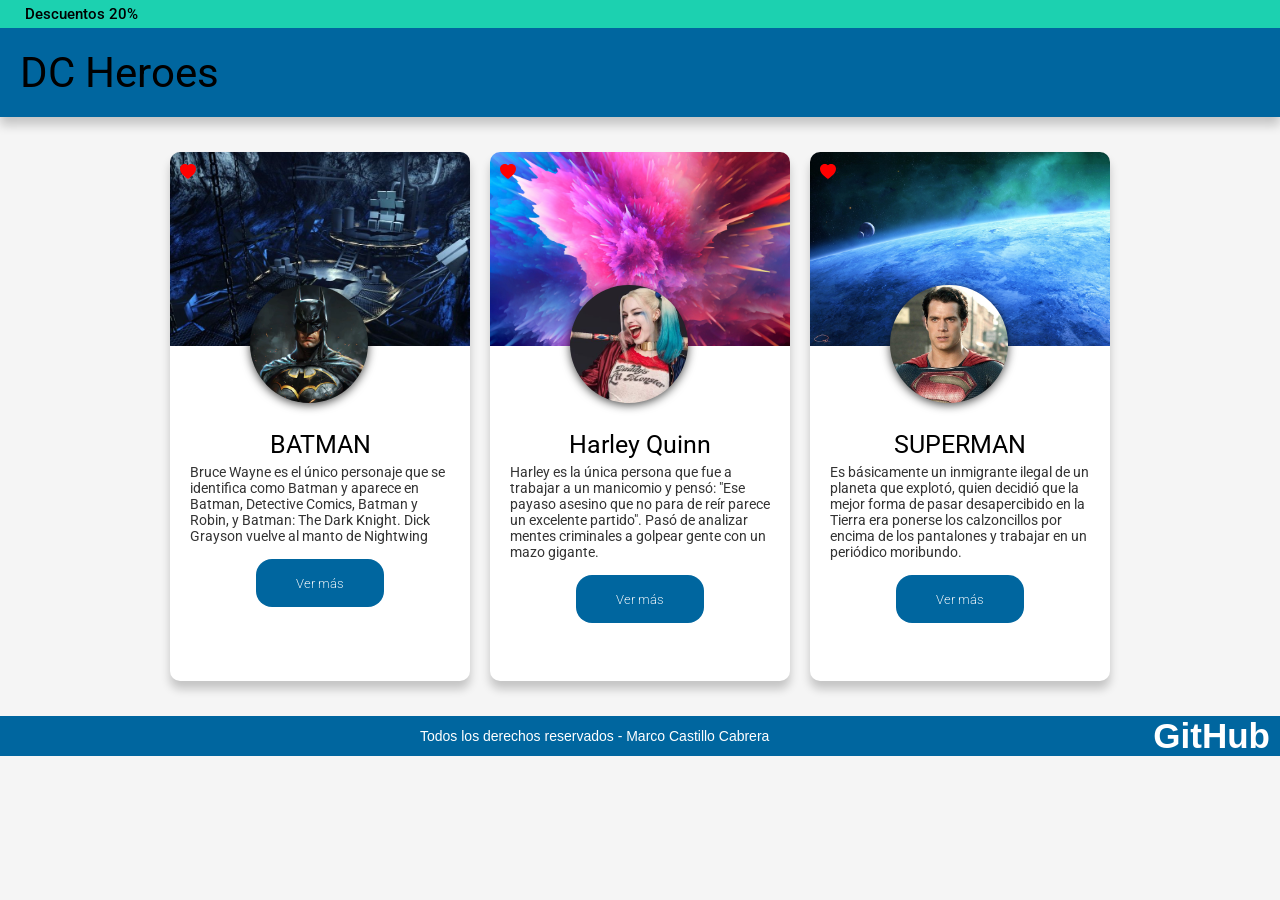
==== index.html @ cf978a00 "agregar index.html" ====
<!DOCTYPE html>
<html lang="es">
  <head>
    <meta charset="UTF-8" />
    <meta name="viewport" content="width=device-width, initial-scale=1.0" />
    <title>Super Heroes Front Page - Programacion II</title>
    <!-- referenciar fuente google font -->
    <link rel="preconnect" href="https://fonts.googleapis.com" />
    <link rel="preconnect" href="https://fonts.gstatic.com" crossorigin />
    <link
      href="https://fonts.googleapis.com/css2?family=Roboto:ital,wght@0,100..900;1,100..900&display=swap"
      rel="stylesheet"
    />
    <link rel="stylesheet" href="css/style.css" />
  </head>
  <body>
    <header>
      <div class="top-bar">Descuentos 20%</div>
      <h2> DC Heroes</h2> 
      
    </header>
    <main>
      <!-- Card 1 -->    
      <article class="card">
        <div class="box2">
          <img src="./img/baticueva.jpg" alt="Batcave" />
        </div>
        <div class="heart">
          <svg
            xmlns="http://www.w3.org/2000/svg"
            width="16"
            height="16"
            fill="currentColor"
            class="bi bi-heart-fill"
            viewBox="0 0 16 16"
          >
            <path
              fill-rule="evenodd"
              d="M8 1.314C12.438-3.248 23.534 4.735 8 15-7.534 4.736 3.562-3.248 8 1.314"
            />
          </svg>
        </div>
        <div class="box3">
          <img src="./img/batman.jpg" alt="Batman" />
        </div>

        <h3>BATMAN</h3>
        <p>
          Bruce Wayne es el único personaje que se identifica como Batman y
          aparece en Batman, Detective Comics, Batman y Robin, y Batman: The
          Dark Knight. Dick Grayson vuelve al manto de Nightwing
        </p>
        <a href="https://batman.fandom.com/es/wiki/Portada">
          <button>Ver más</button>
        </a>
      </article>

      <!-- Card 2 -->

      <article class="card">
        <div class="heart">
          <svg
            xmlns="http://www.w3.org/2000/svg"
            width="16"
            height="16"
            fill="currentColor"
            class="bi bi-heart-fill"
            viewBox="0 0 16 16"
          >
            <path
              fill-rule="evenodd"
              d="M8 1.314C12.438-3.248 23.534 4.735 8 15-7.534 4.736 3.562-3.248 8 1.314"
            />
          </svg>
        </div>
        <div class="box2">
          <img src="./img/harleycrazy.jpg" alt="crazy" />
        </div>

        <!-- -->
        <div class="box3">
          <img src="./img/harley.jpg" alt="harley" />
        </div>

        <h3>Harley Quinn</h3>
        <p>
          Harley es la única persona que fue a trabajar a un manicomio y pensó:
          "Ese payaso asesino que no para de reír parece un excelente partido".
          Pasó de analizar mentes criminales a golpear gente con un mazo
          gigante.
        </p>
        <a href="https://harleyquinn.fandom.com/wiki/Harley_Quinn">
          <button>Ver más</button>
        </a>
      </article>

      <!-- Card 3 -->

      <article class="card">
        <div class="heart">
          <svg
            xmlns="http://www.w3.org/2000/svg"
            width="16"
            height="16"
            fill="currentColor"
            class="bi bi-heart-fill"
            viewBox="0 0 16 16"
          >
            <path
              fill-rule="evenodd"
              d="M8 1.314C12.438-3.248 23.534 4.735 8 15-7.534 4.736 3.562-3.248 8 1.314"
            />
          </svg>
        </div>
        <div class="box2">
          <img src="./img/supermanmoment.jpg" alt="" />
        </div>
        <div class="box3">
          <img src="./img/superman.jpg" alt="" />
        </div>

        <h3>SUPERMAN</h3>
        <p>
          Es básicamente un inmigrante ilegal de un planeta que explotó, quien
          decidió que la mejor forma de pasar desapercibido en la Tierra era
          ponerse los calzoncillos por encima de los pantalones y trabajar en un
          periódico moribundo.
        </p>
        <a href="https://superman.fandom.com/wiki/Superman_(comic_book)">
          <button>Ver más</button>
        </a>
      </article>
    </main>

    <footer>
      
      <p>
        Todos los derechos reservados - Marco Castillo Cabrera
      </p>
        
      
      
      <div class="git">
        <h2>GitHub</h2>
      </div>
    </footer>

    <!-- TODO Issue 1: crear la estructura semantica de la pagina completa -->
    <!-- IMPORTANTE: no dejar codigo resuelto en esta plantilla, solo usarla como guia -->
    <!-- Orden sugerido para construir la pagina: -->
    <!-- 1) Header de descuentos (franja superior) -->
    <!-- 2) Header principal con titulo del sitio -->
    <!-- 3) Main -->
    <!-- 4) Seccion contenedora de cards -->
    <!-- 5) Tres article.hero-card (una por heroe) -->
    <!-- 6) Dentro de cada card: imagen de portada, avatar, h2, p y button -->
    <!-- 7) Footer con texto e icono/enlace -->
    <!-- Pista: usar etiquetas semanticas (header, main, section, article, footer) -->
  </body>
</html>
---- css/style.css ----
* {
    margin: 0;
    padding: 0;
    box-sizing: border-box;
  }


body {
    margin: 0;
   font-family: 'Arial', sans-serif;
   background-color: #f5f5f5;
   
 }

 .top-bar {
   background-color: #1CD1B0;
   color: #000;
   padding: 5px 25px;
   font-size: 15px;
   margin: 0px;
 }
 header {
   background-color: #00669F;
   color: black;
   font-size: 28px;
   font-weight: bold;box-shadow: 0 2px 5px rgba(0,0,0,0.2);
   font-family: "Roboto", sans-serif;
   font-weight: 500;
   /*sombra para el header*/
   box-shadow: 0 8px 10px rgba(0, 0, 0, 0.2);      
   
 }
 header h2 {
   padding: 20px;
   font-weight: 400; 
 }

 main {
   display: flex;
   flex-wrap: wrap;/*mantener box1 sin redimensionar*/
   justify-content: center;
   gap: 20px;
   margin: 35px auto;
   
   /*max-width: 1000px;*/
 }

 .card {
   background-color: white;
   position: relative;
   width: 300px;
   height: 529px;
   /*height: 450px;*/ /*no declarar para que se ajuste al contenido del box1*/
   border-radius: 10px;
   overflow: hidden;
   /*box-shadow: 0 2px 8px rgba(0,0,0,0.1);*/ /* agregar sombra a box1*/
   box-shadow: 0 8px 10px rgba(0, 0, 0, 0.2);
   text-align: center;
   /*border-style: solid;*/
 }

 .box2{
   z-index: 1;
 }
 .box2 img {
   width: 100%;
   height: 194px;
   object-fit: cover; /*redimensionar imagen*/
 
   
 }

 .heart {
   position: absolute;
   top: 10px;
   left: 10px;
   color: red;
   font-size: 20px;
 }
 
 .box3 {
   position: absolute;
   left: 80px;
   margin-top:-65px;   /*superponer imagen*/ 
   filter: drop-shadow(0 2px 5px rgba(0, 0, 0, 0.7)); /*agrega sombra a la imagen y no al box que lo contiene*/ 

 }

 .box3 img {
   width: 118px;
   height: 118px;
   border-radius: 90px;
   /*border: 0px solid white;*/    
   object-fit: cover; /*redimensionar imagen*/

 }

 .card h3 {
   margin: 80px 0 5px;
   font-size: 25px;
   font-family: "Roboto", sans-serif;
   font-optical-sizing: auto;
   font-style:normal;
   font-weight: 400; /*define grosor de caracteres*/
 }

 .card p {
   padding: 0 20px;
   font-size: 14px;
   color: #333;
   text-align: left;
   font-family: "Roboto", sans-serif;
 }

 .card button {
    width: 128px;
    height: 48px;
   margin: 15px 0 20px;
   padding: 15px 35px;
   background-color: #00669F;
   color: white;
   border: none;
   border-radius: 16px;
   cursor: pointer;
   font-family: "Roboto", sans-serif;
   font-weight: 250;
 }

 footer {
   background-color: #00669F;
   color: white;
   
    text-align: center;
    
   font-size: 14px;
   bottom: 0;
   width: 100%;
   display: flex;
   justify-content: flex-end;
  align-items: center; /* Los centra verticalmente en la misma línea */
 }


 
 .git{
    
    /* margin-left: auto; /* Empuja el texto hacia la derecha */
    margin-left: 30%;
   margin-right: 10px;
    
 }
 .git h2 {
    font-size: 35px;
    color: white;
    font-weight: 800;
 }
/* TODO Issue 2: crear reset CSS base + regla universal box-sizing */
/* Sugerencia: resetear margin/padding en elementos base y aplicar `* { box-sizing: border-box; }` */

/* TODO Issue 3: aplicar Box Model a la pagina completa (no solo a una card) */
/* Incluir estilos para: barra superior, header principal, main, cards y footer */
/* En cards: usar width/max-width, padding, border, border-radius y margenes */

/* TODO Issue 4: replicar espaciados internos y externos del Figma */
/* Separar bloques grandes (barra/header/main/footer) y elementos internos de cada card */
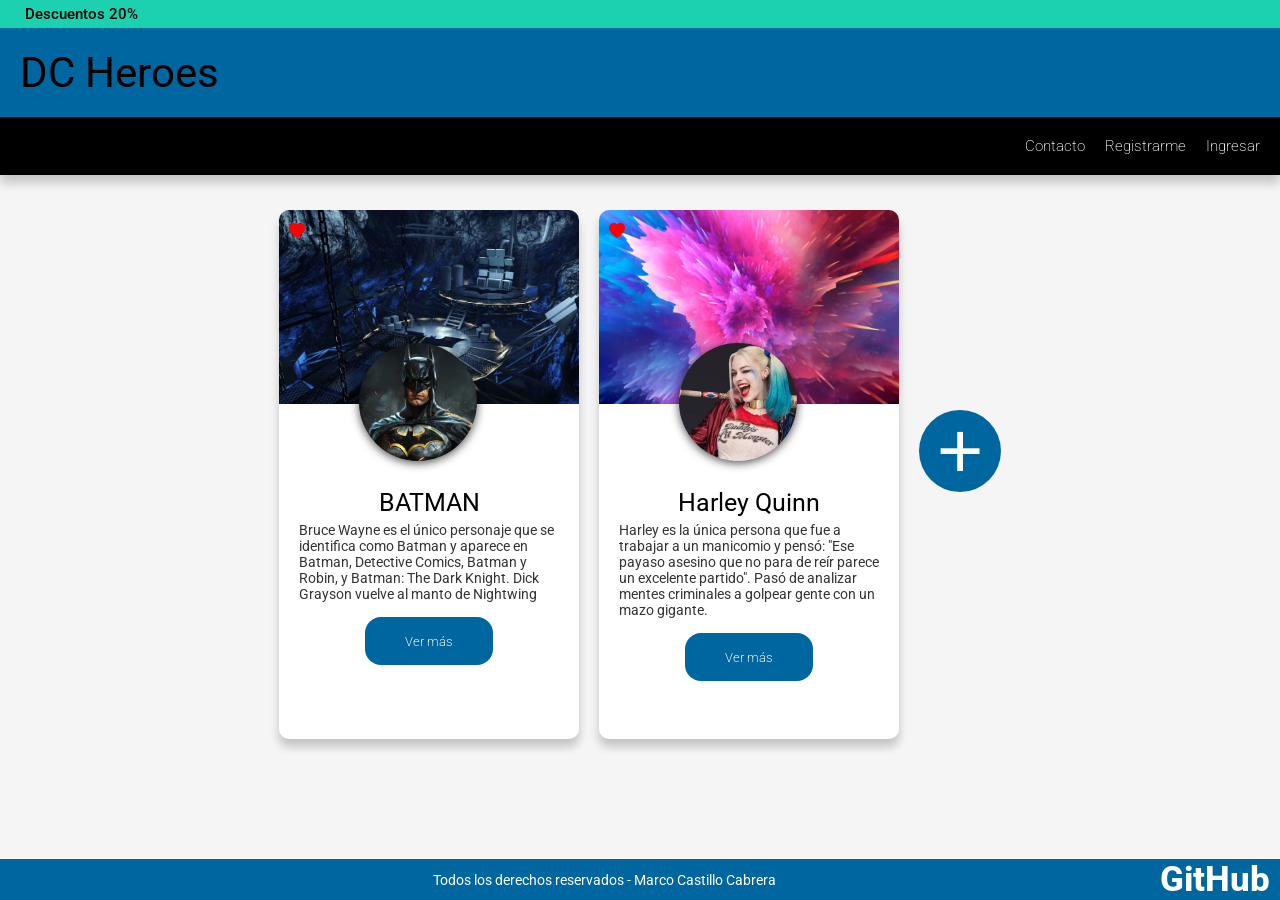
==== commit ed93a0d1: "agregar formulario-add-heroe" ====
--- a/index.html
+++ b/index.html
@@ -16,11 +16,15 @@
   <body>
     <header>
       <div class="top-bar">Descuentos 20%</div>
-      <h2> DC Heroes</h2> 
-      
+      <h2>DC Heroes</h2>
+      <div class="con-reg-ing">
+        <a href="./Contacto">Contacto</a>
+        <a href="./Registrar">Registrarme</a>
+        <a href="./ingresar.html">Ingresar</a>
+      </div>
     </header>
     <main>
-      <!-- Card 1 -->    
+      <!-- Card 1 -->
       <article class="card">
         <div class="box2">
           <img src="./img/baticueva.jpg" alt="Batcave" />
@@ -95,51 +99,16 @@
       </article>
 
       <!-- Card 3 -->
-
-      <article class="card">
-        <div class="heart">
-          <svg
-            xmlns="http://www.w3.org/2000/svg"
-            width="16"
-            height="16"
-            fill="currentColor"
-            class="bi bi-heart-fill"
-            viewBox="0 0 16 16"
-          >
-            <path
-              fill-rule="evenodd"
-              d="M8 1.314C12.438-3.248 23.534 4.735 8 15-7.534 4.736 3.562-3.248 8 1.314"
-            />
-          </svg>
-        </div>
-        <div class="box2">
-          <img src="./img/supermanmoment.jpg" alt="" />
-        </div>
-        <div class="box3">
-          <img src="./img/superman.jpg" alt="" />
-        </div>
-
-        <h3>SUPERMAN</h3>
-        <p>
-          Es básicamente un inmigrante ilegal de un planeta que explotó, quien
-          decidió que la mejor forma de pasar desapercibido en la Tierra era
-          ponerse los calzoncillos por encima de los pantalones y trabajar en un
-          periódico moribundo.
-        </p>
-        <a href="https://superman.fandom.com/wiki/Superman_(comic_book)">
-          <button>Ver más</button>
+      <div class="agregar-heroe">
+        <a href="./formulario.html">
+          <button class="add-heroe" >+</button>
         </a>
-      </article>
+      </div>
     </main>
 
     <footer>
-      
-      <p>
-        Todos los derechos reservados - Marco Castillo Cabrera
-      </p>
-        
-      
-      
+      <p>Todos los derechos reservados - Marco Castillo Cabrera</p>
+
       <div class="git">
         <h2>GitHub</h2>
       </div>
--- a/css/style.css
+++ b/css/style.css
@@ -7,8 +7,11 @@
 
 
 body {
+  display: flex;
+  flex-direction: column;
+  min-height: 100vh;
     margin: 0;
-   font-family: 'Arial', sans-serif;
+   font-family: 'Roboto','Arial', sans-serif;
    background-color: #f5f5f5;
    
  }
@@ -42,6 +45,7 @@
    justify-content: center;
    gap: 20px;
    margin: 35px auto;
+   flex: 1;
    
    /*max-width: 1000px;*/
  }
@@ -130,11 +134,9 @@
  footer {
    background-color: #00669F;
    color: white;
-   
     text-align: center;
-    
+  
    font-size: 14px;
-   bottom: 0;
    width: 100%;
    display: flex;
    justify-content: flex-end;
@@ -155,6 +157,595 @@
     color: white;
     font-weight: 800;
  }
+
+ /*.agregar-heroe {
+  display: flex;
+  justify-content: center;
+  align-items: center;
+  background-color: #00669F;
+  color: white;
+  width: 150px;
+  height: 150px;
+  border: none;
+  overflow: hidden;
+ }*/
+ 
+
+
+/* agregar boton mas para insrtar nuevo heroe*/
+.add-heroe { 
+  display: flex;
+  justify-content: center;
+  align-items: center;
+  margin-top: 200px;
+  background-color: #00669f;
+  color: white;
+  width: 82px;
+  height: 82px;
+  border: none;
+  border-radius: 50px;
+  font-size: 80px;
+}
+
+
+.agregar-heroe a,
+.add-heroe  {
+  text-decoration: none;
+}
+
+
+.con-reg-ing{
+  background-color: black;
+  color:white;
+  display: flex;
+  justify-content: flex-end;
+  padding: 20px;
+  gap: 20px;
+ 
+}
+
+.con-reg-ing a{
+  color: white;
+  font-size: 15px;
+  text-decoration: none;
+  font-weight: 200;
+}
+/***************************** formulario************************************/
+.radio-group, .checkbox-group{
+  margin-top: 10px;
+  margin-right: 5%;
+
+}
+.radio-group label, .checkbox-group label{
+  font-weight: normal;
+  display: flex;
+  align-items:center;
+  gap: 10px;
+  font-size: 14px;
+}
+.form-contenedor{
+  background-color: #00669F ;
+  color:#f5f5f5;
+  border-radius: 25px;
+  text-align: center;
+  display: flex;
+  justify-content: center;
+  align-items: center;
+  width: 700px;
+  height: 700px;
+  padding: 20px;
+}
+/*
+form{
+  background-color: #00669F;
+  color: #f5f5f5;
+
+}*/
+
+
+  .radio-group label, .checkbox-group label{
+    font-weight: normal;
+    display: flex;
+    align-items:center;
+    gap: 10px;
+    font-size: 14px;
+  }
+  .form-contenedor{
+    background-color: #00669F ;
+    color:#f5f5f5;
+    border-radius: 25px;
+    text-align: center;
+    display: flex;
+    justify-content: center;
+    align-items: center;
+    width: 700px;
+    height: 700px;
+    padding: 20px;
+  }
+ /*
+  form{
+    background-color: #00669F;
+    color: #f5f5f5;
+ 
+  }*/
+ 
+  form{
+    background-color: #00669F;
+ 
+  }
+  .form-row{
+    display: flex;
+    gap: 50px;
+    padding-top: 10px;
+    margin-right: 70px;
+    padding-bottom: 10px;
+    width: 100%;
+    background-color: blueviolet;
+ 
+    
+  }
+  
+  form label{
+    display: flex;
+    margin-top: 15px;
+    margin-bottom: 5px;
+    font-weight: bold;
+ 
+  }
+  form h1,p {
+    text-align: center;
+    
+  }
+ 
+  form button{
+    background-color: #1CD1B0;
+  }
+ 
+  input[type="text"],
+  input[type="date"],
+  select,
+  textarea,
+  input[type="file"] {
+    width: 100%;
+    padding: 10px;
+    border-radius: 10px;
+    border: none;
+    box-sizing: border-box;
+    font-size: 14px;
+    margin-top: 3%;
+ 
+  }
+  textarea{
+    height: 250px;
+    resize: none;
+  }
+   hr{
+    margin: 20px 0;
+   }
+  form button{
+    border: none;
+    width: 70%;
+    font-size: 30px;
+    padding-top: 15px;
+    padding-bottom: 15px;
+    margin-top: 2%;
+    font-weight: bold;
+    margin-bottom: 2%;
+    border-radius: 10px;
+    cursor: pointer;
+  }
+  form button:hover{
+    background-color:#1ad2a3; 
+  }
+ 
+  .form-row > div{
+    flex: 1; 
+  }
+ 
+ /* RESPONSIVA*/
+ @media (max-width: 768px) {
+  .form-contenedor {
+    width: 90%;
+    height: auto;
+    padding: 20px;
+    margin-top: 30px;
+  }
+ 
+  .form-row {
+    flex-direction: column;
+    gap: 15px;
+    margin-right: 0;
+  }
+ 
+  input[type="text"],
+  input[type="date"],
+  select,
+  textarea,
+  input[type="file"] {
+    font-size: 16px;
+  }
+ 
+  .div-volver {
+    width: 100%;
+    text-align: left;
+    margin-bottom: 10px;
+  }
+ 
+  .btn-volver {
+    width: 50px;
+    height: 50px;
+    font-size: 30px;
+  }
+ }
+ 
+ /*********************************/
+ 
+ 
+ 
+ 
+ 
+  /********************************************/
+ 
+  .btn-mas{
+    position: fixed;
+   top: 600px;
+   right: 10px;
+   background-color: #00669F;
+   color: white;
+   width: 62px;
+   height: 62px;
+   border: none;
+   font-size: 50px;
+   border-radius: 50px;
+   cursor: pointer;
+  }
+  .div-volver{
+    position: static;
+   
+  }
+   .btn-volver{
+    background-color: #00669F;
+   color: white;
+   width: 62px;
+   height: 62px;
+   border: none;
+   font-size: 50px;
+   border-radius: 50px;
+   cursor: pointer;
+   }
+ 
+ 
+ 
+
+  
+  
+    /***************************** formulario************************************/
+  .radio-group, .checkbox-group{
+    margin-top: 10px;
+    margin-right: 5%;
+ 
+  }
+  .radio-group label, .checkbox-group label{
+    font-weight: normal;
+    display: flex;
+    align-items:center;
+    gap: 10px;
+    font-size: 14px;
+  }
+  .form-contenedor{
+    background-color: #00669F ;
+    color:#f5f5f5;
+    border-radius: 25px;
+    text-align: center;
+    display: flex;
+    justify-content: center;
+    align-items: center;
+    width: 700px;
+    height: 700px;
+    padding: 20px;
+  }
+ /*
+  form{
+    background-color: #00669F;
+    color: #f5f5f5;
+ 
+  }*/
+ 
+  form{
+    background-color: #00669F;
+ 
+  }
+  .form-row{
+    display: flex;
+    gap: 50px;
+    padding-top: 10px;
+    margin-right: 70px;
+    padding-bottom: 10px;
+    width: 100%;
+    background-color: #00669F;
+ 
+    
+  }
+  
+  form label{
+    display: flex;
+    margin-top: 15px;
+    margin-bottom: 5px;
+    font-weight: bold;
+ 
+  }
+  form h1,p {
+    text-align: center;
+    
+  }
+ 
+  form button{
+    background-color: #1CD1B0;
+  }
+ 
+  input[type="text"],
+  input[type="date"],
+  select,
+  textarea,
+  input[type="file"] {
+    width: 100%;
+    padding: 10px;
+    border-radius: 10px;
+    border: none;
+    box-sizing: border-box;
+    font-size: 14px;
+    margin-top: 3%;
+ 
+  }
+  textarea{
+    height: 250px;
+    resize: none;
+  }
+   hr{
+    margin: 20px 0;
+   }
+  form button{
+    border: none;
+    width: 70%;
+    font-size: 30px;
+    padding-top: 15px;
+    padding-bottom: 15px;
+    margin-top: 2%;
+    font-weight: bold;
+    margin-bottom: 2%;
+    border-radius: 10px;
+    cursor: pointer;
+  }
+  form button:hover{
+    background-color:#1ad2a3; 
+  }
+ 
+  .form-row > div{
+    flex: 1; 
+  }
+ 
+ /* RESPONSIVA*/
+ @media (max-width: 768px) {
+  .form-contenedor {
+    width: 90%;
+    height: auto;
+    padding: 20px;
+    margin-top: 30px;
+  }
+ 
+  .form-row {
+    flex-direction: column;
+    gap: 15px;
+    margin-right: 0;
+  }
+ 
+  input[type="text"],
+  input[type="date"],
+  select,
+  textarea,
+  input[type="file"] {
+    font-size: 16px;
+  }
+ 
+  .div-volver {
+    width: 100%;
+    text-align: left;
+    margin-bottom: 10px;
+  }
+ 
+  .btn-volver {
+    width: 50px;
+    height: 50px;
+    font-size: 30px;
+  }
+ }
+ 
+ /*********************************/
+ 
+ 
+ 
+ 
+ 
+  /********************************************/
+ 
+  .btn-mas{
+    position: fixed;
+   top: 600px;
+   right: 10px;
+   background-color: #00669F;
+   color: white;
+   width: 62px;
+   height: 62px;
+   border: none;
+   font-size: 50px;
+   border-radius: 50px;
+   cursor: pointer;
+  }
+  .div-volver{
+    position: static;
+   
+  }
+   .btn-volver{
+    background-color: #00669F;
+   color: white;
+   width: 62px;
+   height: 62px;
+   border: none;
+   font-size: 50px;
+   border-radius: 50px;
+   cursor: pointer;
+   }
+ 
+
+.form-row{
+  display: flex;
+  gap: 50px;
+  padding-top: 10px;
+  margin-right: 70px;
+  padding-bottom: 10px;
+  width: 100%;
+  background-color:#00669F;
+
+  
+}
+
+form label{
+  display: flex;
+  margin-top: 15px;
+  margin-bottom: 5px;
+  font-weight: bold;
+
+}
+form h1,p {
+  text-align: center;
+  
+}
+
+form button{
+  background-color: #1CD1B0;
+}
+
+input[type="text"],
+input[type="date"],
+select,
+textarea,
+input[type="file"] {
+  width: 100%;
+  padding: 10px;
+  border-radius: 10px;
+  border: none;
+  box-sizing: border-box;
+  font-size: 14px;
+  margin-top: 3%;
+
+}
+textarea{
+  height: 250px;
+  resize: none;
+}
+ hr{
+  margin: 20px 0;
+ }
+form button{
+  border: none;
+  width: 70%;
+  font-size: 30px;
+  padding-top: 15px;
+  padding-bottom: 15px;
+  margin-top: 2%;
+  font-weight: bold;
+  margin-bottom: 2%;
+  border-radius: 10px;
+  cursor: pointer;
+}
+form button:hover{
+  background-color:#1ad2a3; 
+}
+
+.form-row > div{
+  flex: 1; 
+}
+
+/* RESPONSIVA*/
+@media (max-width: 768px) {
+.form-contenedor {
+  width: 90%;
+  height: auto;
+  padding: 20px;
+  margin-top: 30px;
+}
+
+.form-row {
+  flex-direction: column;
+  gap: 15px;
+  margin-right: 0;
+}
+
+input[type="text"],
+input[type="date"],
+select,
+textarea,
+input[type="file"] {
+  font-size: 16px;
+}
+
+.div-volver {
+  width: 100%;
+  text-align: left;
+  margin-bottom: 10px;
+}
+
+.btn-volver {
+  width: 50px;
+  height: 50px;
+  font-size: 30px;
+}
+}
+
+/*********************************/
+
+
+
+
+
+/********************************************/
+
+.btn-mas{
+  position: fixed;
+ top: 600px;
+ right: 10px;
+ background-color: #00669F;
+ color: white;
+ width: 62px;
+ height: 62px;
+ border: none;
+ font-size: 50px;
+ border-radius: 50px;
+ cursor: pointer;
+}
+.div-volver{
+  position: static;
+ 
+}
+ .btn-volver{
+  background-color: #00669F;
+ color: white;
+ width: 62px;
+ height: 62px;
+ border: none;
+ font-size: 50px;
+ border-radius: 50px;
+ cursor: pointer;
+ }
+
+
+
+
+
+
+
+
+ 
 /* TODO Issue 2: crear reset CSS base + regla universal box-sizing */
 /* Sugerencia: resetear margin/padding en elementos base y aplicar `* { box-sizing: border-box; }` */
 
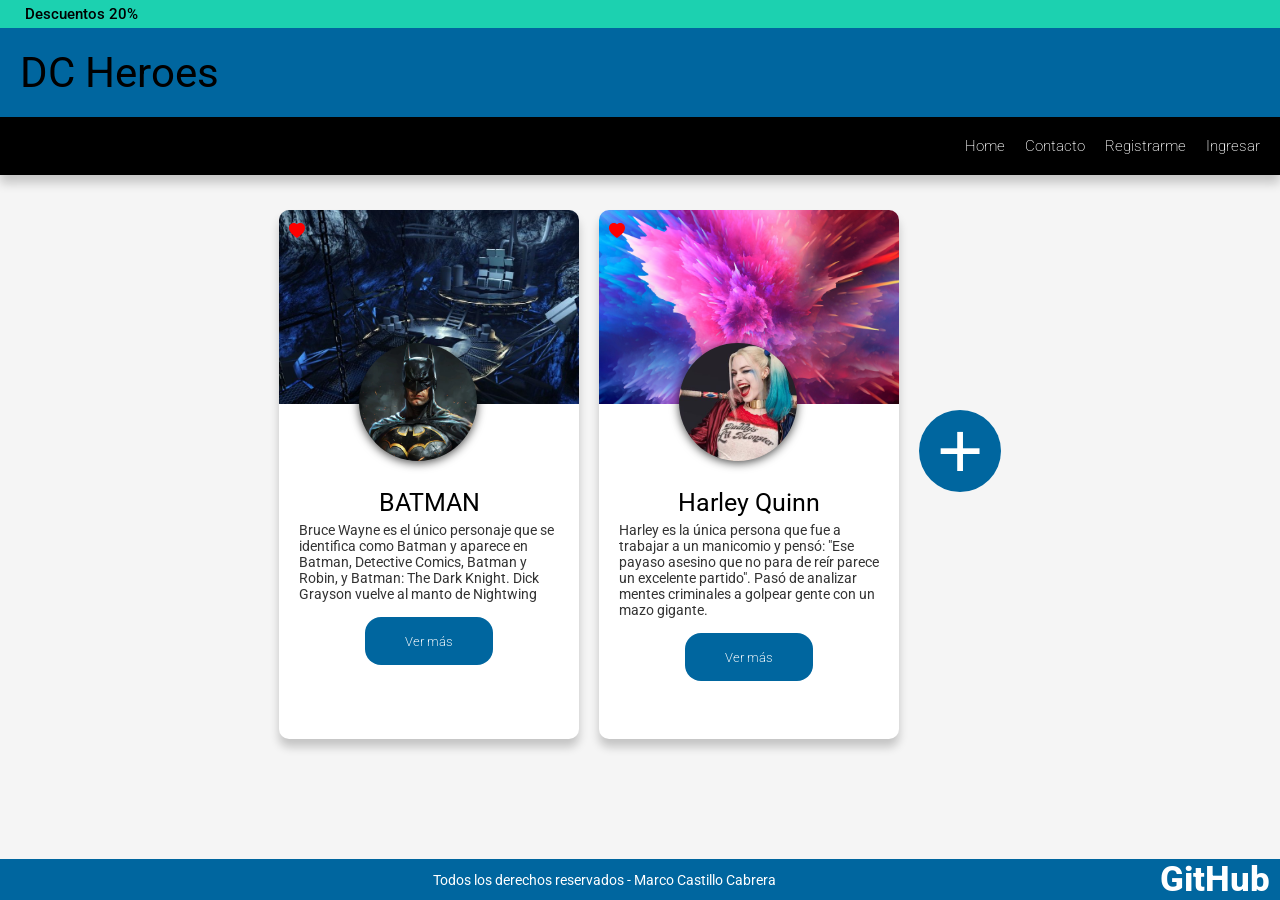
==== commit e70f0ac3: "eliminar reglas duplicadas" ====
--- a/index.html
+++ b/index.html
@@ -18,8 +18,9 @@
       <div class="top-bar">Descuentos 20%</div>
       <h2>DC Heroes</h2>
       <div class="con-reg-ing">
+        <a href="./index.html">Home</a>
         <a href="./Contacto">Contacto</a>
-        <a href="./Registrar">Registrarme</a>
+        <a href="./registrar.html">Registrarme</a>
         <a href="./ingresar.html">Ingresar</a>
       </div>
     </header>
--- a/css/style.css
+++ b/css/style.css
@@ -1,221 +1,231 @@
 
 * {
-    margin: 0;
-    padding: 0;
-    box-sizing: border-box;
-  }
+  margin: 0;
+  padding: 0;
+  box-sizing: border-box;
+}
 
 
 body {
-  display: flex;
-  flex-direction: column;
-  min-height: 100vh;
-    margin: 0;
-   font-family: 'Roboto','Arial', sans-serif;
-   background-color: #f5f5f5;
-   
- }
-
- .top-bar {
-   background-color: #1CD1B0;
-   color: #000;
-   padding: 5px 25px;
-   font-size: 15px;
-   margin: 0px;
- }
- header {
-   background-color: #00669F;
-   color: black;
-   font-size: 28px;
-   font-weight: bold;box-shadow: 0 2px 5px rgba(0,0,0,0.2);
-   font-family: "Roboto", sans-serif;
-   font-weight: 500;
-   /*sombra para el header*/
-   box-shadow: 0 8px 10px rgba(0, 0, 0, 0.2);      
-   
- }
- header h2 {
-   padding: 20px;
-   font-weight: 400; 
- }
-
- main {
-   display: flex;
-   flex-wrap: wrap;/*mantener box1 sin redimensionar*/
-   justify-content: center;
-   gap: 20px;
-   margin: 35px auto;
-   flex: 1;
-   
-   /*max-width: 1000px;*/
- }
-
- .card {
-   background-color: white;
-   position: relative;
-   width: 300px;
-   height: 529px;
-   /*height: 450px;*/ /*no declarar para que se ajuste al contenido del box1*/
-   border-radius: 10px;
-   overflow: hidden;
-   /*box-shadow: 0 2px 8px rgba(0,0,0,0.1);*/ /* agregar sombra a box1*/
-   box-shadow: 0 8px 10px rgba(0, 0, 0, 0.2);
-   text-align: center;
-   /*border-style: solid;*/
- }
-
- .box2{
-   z-index: 1;
- }
- .box2 img {
-   width: 100%;
-   height: 194px;
-   object-fit: cover; /*redimensionar imagen*/
+display: flex;
+flex-direction: column;
+min-height: 100vh;
+  margin: 0;
+ font-family: 'Roboto','Arial', sans-serif;
+ background-color: #f5f5f5;
  
-   
- }
-
- .heart {
-   position: absolute;
-   top: 10px;
-   left: 10px;
-   color: red;
-   font-size: 20px;
- }
+}
+
+.top-bar {
+ background-color: #1CD1B0;
+ color: #000;
+ padding: 5px 25px;
+ font-size: 15px;
+ margin: 0px;
+}
+header {
+ background-color: #00669F;
+ color: black;
+ font-size: 28px;
+ font-weight: bold;box-shadow: 0 2px 5px rgba(0,0,0,0.2);
+ font-family: "Roboto", sans-serif;
+ font-weight: 500;
+ /*sombra para el header*/
+ box-shadow: 0 8px 10px rgba(0, 0, 0, 0.2);      
  
- .box3 {
-   position: absolute;
-   left: 80px;
-   margin-top:-65px;   /*superponer imagen*/ 
-   filter: drop-shadow(0 2px 5px rgba(0, 0, 0, 0.7)); /*agrega sombra a la imagen y no al box que lo contiene*/ 
-
- }
-
- .box3 img {
-   width: 118px;
-   height: 118px;
-   border-radius: 90px;
-   /*border: 0px solid white;*/    
-   object-fit: cover; /*redimensionar imagen*/
-
- }
-
- .card h3 {
-   margin: 80px 0 5px;
-   font-size: 25px;
-   font-family: "Roboto", sans-serif;
-   font-optical-sizing: auto;
-   font-style:normal;
-   font-weight: 400; /*define grosor de caracteres*/
- }
-
- .card p {
-   padding: 0 20px;
-   font-size: 14px;
-   color: #333;
-   text-align: left;
-   font-family: "Roboto", sans-serif;
- }
-
- .card button {
-    width: 128px;
-    height: 48px;
-   margin: 15px 0 20px;
-   padding: 15px 35px;
-   background-color: #00669F;
-   color: white;
-   border: none;
-   border-radius: 16px;
-   cursor: pointer;
-   font-family: "Roboto", sans-serif;
-   font-weight: 250;
- }
-
- footer {
-   background-color: #00669F;
-   color: white;
-    text-align: center;
+}
+header h2 {
+ padding: 20px;
+ font-weight: 400; 
+}
+
+main {
+ display: flex;
+ flex-wrap: wrap;/*mantener box1 sin redimensionar*/
+ justify-content: center;
+ gap: 20px;
+ margin: 35px auto;
+ flex: 1;
+ 
+ /*max-width: 1000px;*/
+}
+
+.card {
+ background-color: white;
+ position: relative;
+ width: 300px;
+ height: 529px;
+ /*height: 450px;*/ /*no declarar para que se ajuste al contenido del box1*/
+ border-radius: 10px;
+ overflow: hidden;
+ /*box-shadow: 0 2px 8px rgba(0,0,0,0.1);*/ /* agregar sombra a box1*/
+ box-shadow: 0 8px 10px rgba(0, 0, 0, 0.2);
+ text-align: center;
+ /*border-style: solid;*/
+}
+
+.box2{
+ z-index: 1;
+}
+.box2 img {
+ width: 100%;
+ height: 194px;
+ object-fit: cover; /*redimensionar imagen*/
+
+ 
+}
+
+.heart {
+ position: absolute;
+ top: 10px;
+ left: 10px;
+ color: red;
+ font-size: 20px;
+}
+
+.box3 {
+ position: absolute;
+ left: 80px;
+ margin-top:-65px;   /*superponer imagen*/ 
+ filter: drop-shadow(0 2px 5px rgba(0, 0, 0, 0.7)); /*agrega sombra a la imagen y no al box que lo contiene*/ 
+
+}
+
+.box3 img {
+ width: 118px;
+ height: 118px;
+ border-radius: 90px;
+ /*border: 0px solid white;*/    
+ object-fit: cover; /*redimensionar imagen*/
+
+}
+
+.card h3 {
+ margin: 80px 0 5px;
+ font-size: 25px;
+ font-family: "Roboto", sans-serif;
+ font-optical-sizing: auto;
+ font-style:normal;
+ font-weight: 400; /*define grosor de caracteres*/
+}
+
+.card p {
+ padding: 0 20px;
+ font-size: 14px;
+ color: #333;
+ text-align: left;
+ font-family: "Roboto", sans-serif;
+}
+
+.card button {
+  width: 128px;
+  height: 48px;
+ margin: 15px 0 20px;
+ padding: 15px 35px;
+ background-color: #00669F;
+ color: white;
+ border: none;
+ border-radius: 16px;
+ cursor: pointer;
+ font-family: "Roboto", sans-serif;
+ font-weight: 250;
+}
+
+footer {
+ background-color: #00669F;
+ color: white;
+  text-align: center;
+
+ font-size: 14px;
+ width: 100%;
+ display: flex;
+ justify-content: flex-end;
+align-items: center; /* Los centra verticalmente en la misma línea */
+}
+
+
+
+.git{
   
-   font-size: 14px;
-   width: 100%;
-   display: flex;
-   justify-content: flex-end;
-  align-items: center; /* Los centra verticalmente en la misma línea */
- }
-
-
- 
- .git{
-    
-    /* margin-left: auto; /* Empuja el texto hacia la derecha */
-    margin-left: 30%;
-   margin-right: 10px;
-    
- }
- .git h2 {
-    font-size: 35px;
-    color: white;
-    font-weight: 800;
- }
-
- /*.agregar-heroe {
-  display: flex;
-  justify-content: center;
-  align-items: center;
-  background-color: #00669F;
+  /* margin-left: auto; /* Empuja el texto hacia la derecha */
+  margin-left: 30%;
+ margin-right: 10px;
+  
+}
+.git h2 {
+  font-size: 35px;
   color: white;
-  width: 150px;
-  height: 150px;
-  border: none;
-  overflow: hidden;
- }*/
- 
+  font-weight: 800;
+}
+
+/*.agregar-heroe {
+display: flex;
+justify-content: center;
+align-items: center;
+background-color: #00669F;
+color: white;
+width: 150px;
+height: 150px;
+border: none;
+overflow: hidden;
+}*/
+
 
 
 /* agregar boton mas para insrtar nuevo heroe*/
 .add-heroe { 
-  display: flex;
-  justify-content: center;
-  align-items: center;
-  margin-top: 200px;
-  background-color: #00669f;
-  color: white;
-  width: 82px;
-  height: 82px;
-  border: none;
-  border-radius: 50px;
-  font-size: 80px;
+display: flex;
+justify-content: center;
+align-items: center;
+margin-top: 200px;
+background-color: #00669f;
+color: white;
+width: 82px;
+height: 82px;
+border: none;
+border-radius: 50px;
+font-size: 80px;
 }
 
 
 .agregar-heroe a,
 .add-heroe  {
-  text-decoration: none;
+text-decoration: none;
 }
 
 
 .con-reg-ing{
-  background-color: black;
-  color:white;
-  display: flex;
-  justify-content: flex-end;
-  padding: 20px;
-  gap: 20px;
- 
+background-color: black;
+color:white;
+display: flex;
+justify-content: flex-end;
+padding: 20px;
+gap: 20px;
+
 }
 
 .con-reg-ing a{
-  color: white;
-  font-size: 15px;
-  text-decoration: none;
-  font-weight: 200;
+color: white;
+font-size: 15px;
+text-decoration: none;
+font-weight: 200;
 }
 /***************************** formulario************************************/
 .radio-group, .checkbox-group{
-  margin-top: 10px;
-  margin-right: 5%;
-
-}
+margin-top: 10px;
+margin-right: 5%;
+
+}
+.radio-group label, .checkbox-group label{
+font-weight: normal;
+display: flex;
+align-items:center;
+gap: 10px;
+font-size: 14px;
+}
+
+
+
 .radio-group label, .checkbox-group label{
   font-weight: normal;
   display: flex;
@@ -223,8 +233,136 @@
   gap: 10px;
   font-size: 14px;
 }
+
+
+form{
+  background-color: #00669F;
+
+}
+.form-row{
+  display: flex;
+  gap: 50px;
+  padding-top: 10px;
+  margin-right: 70px;
+  padding-bottom: 10px;
+  width: 100%;
+  background-color: blueviolet;
+
+  
+}
+
+form label{
+  display: flex;
+  margin-top: 15px;
+  margin-bottom: 5px;
+  font-weight: bold;
+
+}
+form h1,p {
+  text-align: center;
+  
+}
+
+form button{
+  background-color: #1CD1B0;
+}
+
+input[type="text"],
+input[type="date"],
+select,
+textarea,
+input[type="file"],
+input[type="password"] {
+  width: 100%;
+  padding: 10px;
+  border-radius: 10px;
+  border: none;
+  box-sizing: border-box;
+  font-size: 14px;
+  margin-top: 3%;
+
+}
+textarea{
+  height: 250px;
+  resize: none;
+}
+ hr{
+  margin: 20px 0;
+ }
+
+
+
+/* RESPONSIVA*/
+@media (max-width: 768px) {
+.form-contenedor {
+  width: 90%;
+  height: auto;
+  padding: 20px;
+  margin-top: 30px;
+}
+
+.form-row {
+  flex-direction: column;
+  gap: 15px;
+  margin-right: 0;
+}
+
+input[type="text"],
+input[type="date"],
+select,
+textarea,
+input[type="file"] {
+  font-size: 16px;
+}
+
+.div-volver {
+  width: 100%;
+  text-align: left;
+  margin-bottom: 10px;
+}
+
+.btn-volver {
+  width: 50px;
+  height: 50px;
+  font-size: 30px;
+}
+}
+
+/*********************************/
+
+
+
+
+
+/********************************************/
+
+
+.div-volver{
+  position: static;
+ 
+}
+ .btn-volver{
+  background-color: #00669F;
+ color: white;
+ width: 62px;
+ height: 62px;
+ border: none;
+ font-size: 50px;
+ border-radius: 50px;
+ cursor: pointer;
+ }
+
+
+
+
+
+
+  /***************************** formulario************************************/
+
+
 .form-contenedor{
   background-color: #00669F ;
+  flex-direction: column;
   color:#f5f5f5;
   border-radius: 25px;
   text-align: center;
@@ -235,368 +373,12 @@
   height: 700px;
   padding: 20px;
 }
-/*
+
+
 form{
   background-color: #00669F;
-  color: #f5f5f5;
-
-}*/
-
-
-  .radio-group label, .checkbox-group label{
-    font-weight: normal;
-    display: flex;
-    align-items:center;
-    gap: 10px;
-    font-size: 14px;
-  }
-  .form-contenedor{
-    background-color: #00669F ;
-    color:#f5f5f5;
-    border-radius: 25px;
-    text-align: center;
-    display: flex;
-    justify-content: center;
-    align-items: center;
-    width: 700px;
-    height: 700px;
-    padding: 20px;
-  }
- /*
-  form{
-    background-color: #00669F;
-    color: #f5f5f5;
- 
-  }*/
- 
-  form{
-    background-color: #00669F;
- 
-  }
-  .form-row{
-    display: flex;
-    gap: 50px;
-    padding-top: 10px;
-    margin-right: 70px;
-    padding-bottom: 10px;
-    width: 100%;
-    background-color: blueviolet;
- 
-    
-  }
-  
-  form label{
-    display: flex;
-    margin-top: 15px;
-    margin-bottom: 5px;
-    font-weight: bold;
- 
-  }
-  form h1,p {
-    text-align: center;
-    
-  }
- 
-  form button{
-    background-color: #1CD1B0;
-  }
- 
-  input[type="text"],
-  input[type="date"],
-  select,
-  textarea,
-  input[type="file"] {
-    width: 100%;
-    padding: 10px;
-    border-radius: 10px;
-    border: none;
-    box-sizing: border-box;
-    font-size: 14px;
-    margin-top: 3%;
- 
-  }
-  textarea{
-    height: 250px;
-    resize: none;
-  }
-   hr{
-    margin: 20px 0;
-   }
-  form button{
-    border: none;
-    width: 70%;
-    font-size: 30px;
-    padding-top: 15px;
-    padding-bottom: 15px;
-    margin-top: 2%;
-    font-weight: bold;
-    margin-bottom: 2%;
-    border-radius: 10px;
-    cursor: pointer;
-  }
-  form button:hover{
-    background-color:#1ad2a3; 
-  }
- 
-  .form-row > div{
-    flex: 1; 
-  }
- 
- /* RESPONSIVA*/
- @media (max-width: 768px) {
-  .form-contenedor {
-    width: 90%;
-    height: auto;
-    padding: 20px;
-    margin-top: 30px;
-  }
- 
-  .form-row {
-    flex-direction: column;
-    gap: 15px;
-    margin-right: 0;
-  }
- 
-  input[type="text"],
-  input[type="date"],
-  select,
-  textarea,
-  input[type="file"] {
-    font-size: 16px;
-  }
- 
-  .div-volver {
-    width: 100%;
-    text-align: left;
-    margin-bottom: 10px;
-  }
- 
-  .btn-volver {
-    width: 50px;
-    height: 50px;
-    font-size: 30px;
-  }
- }
- 
- /*********************************/
- 
- 
- 
- 
- 
-  /********************************************/
- 
-  .btn-mas{
-    position: fixed;
-   top: 600px;
-   right: 10px;
-   background-color: #00669F;
-   color: white;
-   width: 62px;
-   height: 62px;
-   border: none;
-   font-size: 50px;
-   border-radius: 50px;
-   cursor: pointer;
-  }
-  .div-volver{
-    position: static;
-   
-  }
-   .btn-volver{
-    background-color: #00669F;
-   color: white;
-   width: 62px;
-   height: 62px;
-   border: none;
-   font-size: 50px;
-   border-radius: 50px;
-   cursor: pointer;
-   }
- 
- 
- 
-
-  
-  
-    /***************************** formulario************************************/
-  .radio-group, .checkbox-group{
-    margin-top: 10px;
-    margin-right: 5%;
- 
-  }
-  .radio-group label, .checkbox-group label{
-    font-weight: normal;
-    display: flex;
-    align-items:center;
-    gap: 10px;
-    font-size: 14px;
-  }
-  .form-contenedor{
-    background-color: #00669F ;
-    color:#f5f5f5;
-    border-radius: 25px;
-    text-align: center;
-    display: flex;
-    justify-content: center;
-    align-items: center;
-    width: 700px;
-    height: 700px;
-    padding: 20px;
-  }
- /*
-  form{
-    background-color: #00669F;
-    color: #f5f5f5;
- 
-  }*/
- 
-  form{
-    background-color: #00669F;
- 
-  }
-  .form-row{
-    display: flex;
-    gap: 50px;
-    padding-top: 10px;
-    margin-right: 70px;
-    padding-bottom: 10px;
-    width: 100%;
-    background-color: #00669F;
- 
-    
-  }
-  
-  form label{
-    display: flex;
-    margin-top: 15px;
-    margin-bottom: 5px;
-    font-weight: bold;
- 
-  }
-  form h1,p {
-    text-align: center;
-    
-  }
- 
-  form button{
-    background-color: #1CD1B0;
-  }
- 
-  input[type="text"],
-  input[type="date"],
-  select,
-  textarea,
-  input[type="file"] {
-    width: 100%;
-    padding: 10px;
-    border-radius: 10px;
-    border: none;
-    box-sizing: border-box;
-    font-size: 14px;
-    margin-top: 3%;
- 
-  }
-  textarea{
-    height: 250px;
-    resize: none;
-  }
-   hr{
-    margin: 20px 0;
-   }
-  form button{
-    border: none;
-    width: 70%;
-    font-size: 30px;
-    padding-top: 15px;
-    padding-bottom: 15px;
-    margin-top: 2%;
-    font-weight: bold;
-    margin-bottom: 2%;
-    border-radius: 10px;
-    cursor: pointer;
-  }
-  form button:hover{
-    background-color:#1ad2a3; 
-  }
- 
-  .form-row > div{
-    flex: 1; 
-  }
- 
- /* RESPONSIVA*/
- @media (max-width: 768px) {
-  .form-contenedor {
-    width: 90%;
-    height: auto;
-    padding: 20px;
-    margin-top: 30px;
-  }
- 
-  .form-row {
-    flex-direction: column;
-    gap: 15px;
-    margin-right: 0;
-  }
- 
-  input[type="text"],
-  input[type="date"],
-  select,
-  textarea,
-  input[type="file"] {
-    font-size: 16px;
-  }
- 
-  .div-volver {
-    width: 100%;
-    text-align: left;
-    margin-bottom: 10px;
-  }
- 
-  .btn-volver {
-    width: 50px;
-    height: 50px;
-    font-size: 30px;
-  }
- }
- 
- /*********************************/
- 
- 
- 
- 
- 
-  /********************************************/
- 
-  .btn-mas{
-    position: fixed;
-   top: 600px;
-   right: 10px;
-   background-color: #00669F;
-   color: white;
-   width: 62px;
-   height: 62px;
-   border: none;
-   font-size: 50px;
-   border-radius: 50px;
-   cursor: pointer;
-  }
-  .div-volver{
-    position: static;
-   
-  }
-   .btn-volver{
-    background-color: #00669F;
-   color: white;
-   width: 62px;
-   height: 62px;
-   border: none;
-   font-size: 50px;
-   border-radius: 50px;
-   cursor: pointer;
-   }
- 
-
+
+}
 .form-row{
   display: flex;
   gap: 50px;
@@ -604,7 +386,7 @@
   margin-right: 70px;
   padding-bottom: 10px;
   width: 100%;
-  background-color:#00669F;
+  background-color: #00669F;
 
   
 }
@@ -621,9 +403,7 @@
   
 }
 
-form button{
-  background-color: #1CD1B0;
-}
+
 
 input[type="text"],
 input[type="date"],
@@ -646,21 +426,6 @@
  hr{
   margin: 20px 0;
  }
-form button{
-  border: none;
-  width: 70%;
-  font-size: 30px;
-  padding-top: 15px;
-  padding-bottom: 15px;
-  margin-top: 2%;
-  font-weight: bold;
-  margin-bottom: 2%;
-  border-radius: 10px;
-  cursor: pointer;
-}
-form button:hover{
-  background-color:#1ad2a3; 
-}
 
 .form-row > div{
   flex: 1; 
@@ -710,19 +475,7 @@
 
 /********************************************/
 
-.btn-mas{
-  position: fixed;
- top: 600px;
- right: 10px;
- background-color: #00669F;
- color: white;
- width: 62px;
- height: 62px;
- border: none;
- font-size: 50px;
- border-radius: 50px;
- cursor: pointer;
-}
+
 .div-volver{
   position: static;
  
@@ -739,13 +492,87 @@
  }
 
 
-
-
-
-
-
-
- 
+.form-row{
+display: flex;
+gap: 50px;
+padding-top: 10px;
+margin-right: 70px;
+padding-bottom: 10px;
+width: 100%;
+background-color:#00669F;
+
+
+}
+
+form label{
+display: flex;
+margin-top: 15px;
+margin-bottom: 5px;
+font-weight: bold;
+
+}
+form h1,p {
+text-align: center;
+
+}
+
+form button{
+background-color: #1CD1B0;
+}
+
+input[type="text"],
+input[type="date"],
+input[type="email"],
+select,
+textarea,
+input[type="file"] {
+width: 100%;
+padding: 10px;
+border-radius: 10px;
+border: none;
+box-sizing: border-box;
+font-size: 14px;
+margin-top: 3%;
+
+}
+textarea{
+height: 250px;
+resize: none;
+}
+hr{
+margin: 20px 0;
+}
+form button{
+border: none;
+width: 70%;
+font-size: 30px;
+padding-top: 15px;
+padding-bottom: 15px;
+margin-top: 2%;
+font-weight: bold;
+margin-bottom: 2%;
+border-radius: 23px;
+cursor: pointer;
+}
+form button:hover{
+background-color: #1CD1B0; 
+}
+
+.form-row > div{
+flex: 1; 
+}
+
+
+
+
+
+
+
+
+
+
+
+
 /* TODO Issue 2: crear reset CSS base + regla universal box-sizing */
 /* Sugerencia: resetear margin/padding en elementos base y aplicar `* { box-sizing: border-box; }` */
 
